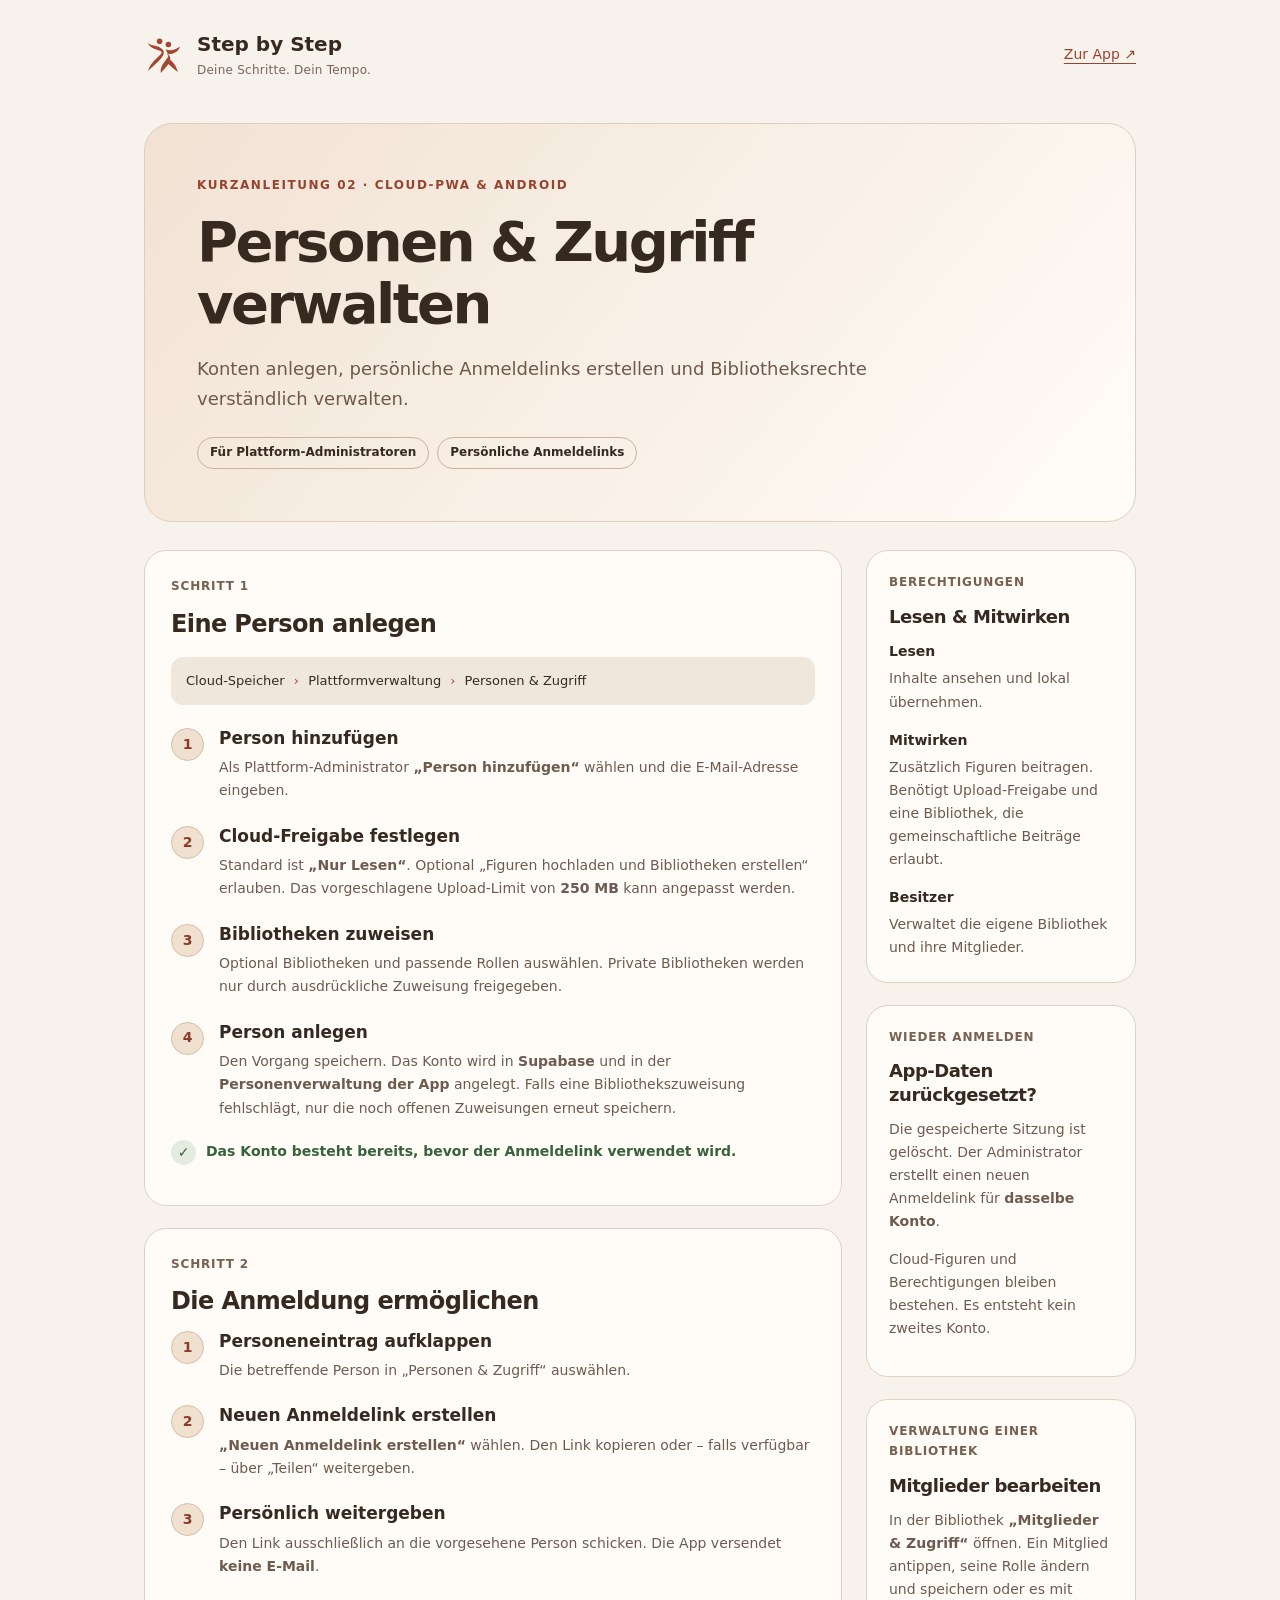
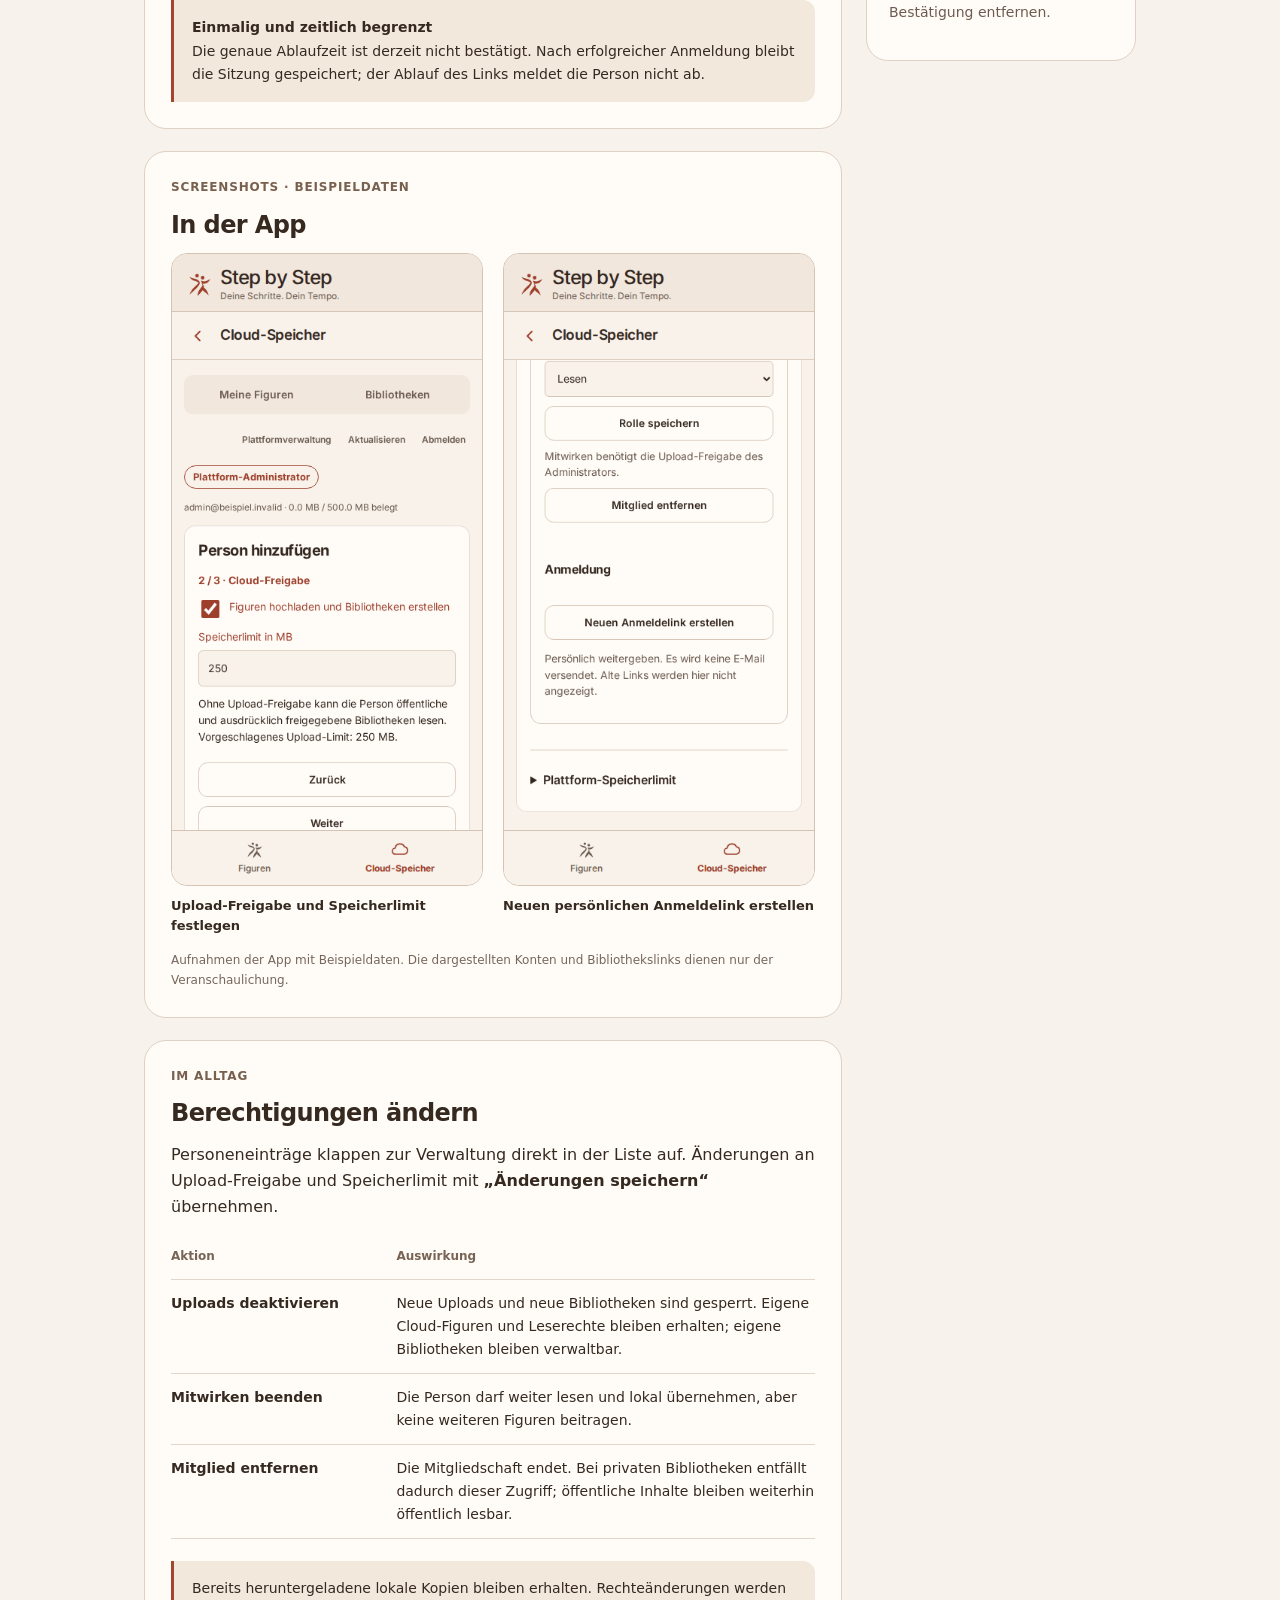
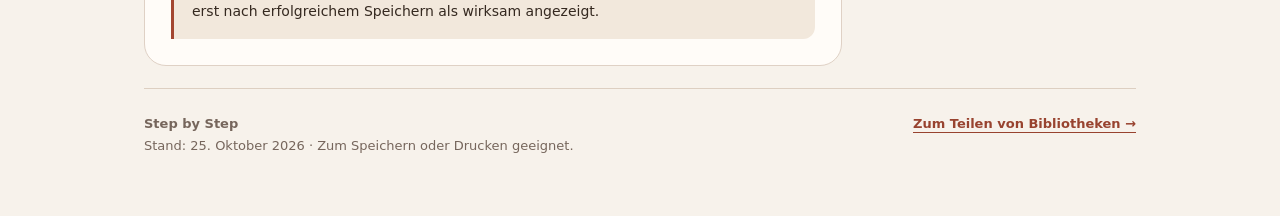
==== pwa/anleitungen/benutzerverwaltung.html @ 7b5ff02b "Fix sharing links after PWA repository rename" ====
<!doctype html><html lang="de"><head><meta charset="utf-8"><meta name="viewport" content="width=device-width,initial-scale=1"><meta name="description" content="Konten anlegen, persönliche Anmeldelinks erstellen und Bibliotheksrechte verständlich verwalten."><title>Personen & Zugriff verwalten · Step by Step</title><style>*{box-sizing:border-box}html{color-scheme:light;scroll-behavior:smooth}body{margin:0;background:#f7f2eb;color:#352920;font-family:system-ui,-apple-system,BlinkMacSystemFont,"Segoe UI",sans-serif;line-height:1.65}a{color:#98432f;text-underline-offset:4px}a:focus-visible{outline:3px solid #98432f;outline-offset:5px;border-radius:4px}.wrap{max-width:1040px;margin:auto;padding:28px 24px 60px}.brand{display:flex;align-items:center;gap:13px;text-decoration:none;color:inherit;font-weight:750;font-size:20px}.brand svg{width:40px;height:45px;color:#a34630}.brand small{display:block;font-size:12px;color:#76665c;font-weight:450;letter-spacing:.02em}.top{display:flex;align-items:center;justify-content:space-between;gap:20px;flex-wrap:wrap}.top>a:last-child{font-size:14px}.hero{margin:42px 0 28px;border:1px solid #dfcdbd;border-radius:28px;padding:clamp(25px,5vw,52px);background:linear-gradient(130deg,#f1e2d3,#fffcf8)}.eyebrow{display:block;font-size:12px;letter-spacing:.13em;font-weight:750;text-transform:uppercase;color:#98432f}h1{font-size:clamp(34px,6vw,56px);line-height:1.12;letter-spacing:-.045em;margin:15px 0 18px;max-width:760px}h2{font-size:24px;line-height:1.3;letter-spacing:-.025em;margin:0 0 12px}h3{font-size:17px;margin:0 0 6px;line-height:1.4}p{margin:0 0 14px}.lead{font-size:18px;color:#6d594c;max-width:700px;margin:0}.pills{display:flex;gap:8px;flex-wrap:wrap;margin-top:24px}.pill{border:1px solid #cfb29e;border-radius:30px;padding:5px 12px;font-size:12px;font-weight:650}.layout{display:grid;grid-template-columns:minmax(0,1fr) 270px;gap:24px;align-items:start}.card{background:#fffcf8;border:1px solid #dfd1c5;border-radius:22px;padding:26px;margin-bottom:22px;min-width:0}.route{background:#f0e7dc;border-radius:12px;padding:12px 15px;margin:17px 0 22px;font-size:13px;line-height:1.8}.route span{color:#a34630;margin:0 5px}.steps{list-style:none;counter-reset:step;padding:0;margin:0}.steps li{counter-increment:step;position:relative;padding:0 0 22px 48px;min-height:44px}.steps li:last-child{padding-bottom:0}.steps li:before{content:counter(step);position:absolute;left:0;top:1px;background:#efe0d0;color:#8d3a28;border:1px solid #d7bca5;border-radius:50%;width:31px;height:31px;display:grid;place-items:center;font-size:14px;font-weight:750}.steps p{font-size:14px;margin:0;color:#6e5b4f}.note{padding:16px 18px;border-left:3px solid #a34630;background:#f2e8dc;border-radius:0 12px 12px 0;font-size:14px;margin-top:22px}.note p:last-child{margin:0}.side h2{font-size:18px}.side p{font-size:14px;color:#6e5b4f}.side dl{margin:0;font-size:14px}.side dt{font-weight:750;margin-top:15px}.side dd{margin:4px 0 0;color:#6e5b4f}.side dt:first-child{margin-top:0}.tag{color:#78604f;font-size:12px;font-weight:700;text-transform:uppercase;letter-spacing:.07em;display:block;margin-bottom:12px}.result{display:flex;align-items:flex-start;gap:10px;color:#37623d;font-weight:650;font-size:14px;margin-top:20px}.check{flex:none;display:grid;place-items:center;background:#e4ebdf;border-radius:50%;width:25px;height:25px}table{border-collapse:collapse;width:100%;font-size:14px;margin-top:14px}th,td{padding:12px 0;text-align:left;vertical-align:top;border-bottom:1px solid #e2d5c9}th:first-child,td:first-child{padding-right:20px;width:35%}th{font-size:12px;color:#786454}footer{border-top:1px solid #ddcfc1;padding-top:24px;display:flex;align-items:start;justify-content:space-between;gap:20px;flex-wrap:wrap;font-size:13px;color:#76665c}footer p{margin:0}.backlink{font-weight:650}strong{font-weight:700}.side .card{padding:22px}@media(max-width:760px){.wrap{padding:20px 16px 35px}.layout{grid-template-columns:1fr}.hero{margin-top:28px}.card{padding:22px}.side{display:grid;gap:0;grid-template-columns:1fr}.top>a:last-child{font-size:13px}}@media(prefers-color-scheme:dark){html{color-scheme:dark}body{background:#17121f;color:#f3edf7}a{color:#d5b9f5}.brand svg{color:#cfb4f6}.brand small,footer{color:#baadca}.hero{background:linear-gradient(130deg,#30243c,#211a2b);border-color:#51445f}.eyebrow,.route span{color:#d5b9f5}.lead,.steps p,.side p,.side dd{color:#c0b2cb}.card{background:#211a2b;border-color:#51445f}.pill{border-color:#685477}.route,.note{background:#30253b}.note{border-color:#cfb4f6}.steps li:before{background:#3d2c4d;color:#e0c6ff;border-color:#685477}.tag,th{color:#c7b5d1}th,td,footer{border-color:#51445f}.result{color:#b6dca8}.check{background:#2a3a2d}}@media print{html{color-scheme:light}body{background:white;color:#222;font-size:10pt}.wrap{max-width:none;padding:0}.hero{margin:18px 0;padding:22px;background:#f4eee7;break-inside:avoid}h1{font-size:30pt}.layout{display:block}.card{break-inside:avoid;padding:18px;margin-bottom:14px}.side{display:grid;grid-template-columns:1fr 1fr;gap:14px}.side .card{margin:0}.top>a:last-child,footer a{display:none}a{color:inherit}.lead{font-size:12pt}.steps p,.side p,.side dl,.note,table{font-size:10pt}.card,.hero{border-color:#ccc}footer{margin-top:18px}}.shots{display:grid;grid-template-columns:repeat(2,minmax(0,1fr));gap:20px;align-items:start}.shots figure{margin:0;min-width:0}.shots img{display:block;width:100%;height:auto;border:1px solid #d5c4b5;border-radius:16px;background:#f7f2eb}.shots figcaption{font-size:13px;font-weight:650;line-height:1.5;margin-top:10px}.screen-note{font-size:12px;color:#76665c;margin:16px 0 0}@media(max-width:470px){.shots{grid-template-columns:1fr}.shots figure{max-width:270px;margin:auto}}@media(prefers-color-scheme:dark){.screen-note{color:#baadca}.shots img{border-color:#51445f}}@media print{.shots{grid-template-columns:1fr 1fr}.shots img{max-height:8cm;object-fit:contain;border:0}}@media print{.hero,.card,.route,.note,.steps li:before{background:#fff!important;color:#222!important}.lead,.steps p,.side p,.side dd,.eyebrow,.tag,.pill,th,footer,.screen-note{color:#444!important}}</style></head><body><div class="wrap"><header class="top"><a class="brand" href="https://rodriges17.github.io/StepByStepCloudPWA/"><svg viewBox="0 0 100 100" fill="currentColor" aria-hidden="true"><circle cx="39" cy="17" r="7"/><circle cx="61" cy="25" r="7"/><path d="M10 21C22 31 34 25 45 36C59 49 39 64 10 91C17 69 34 58 43 48C52 37 17 41 10 21Z"/><path d="M54 37C66 42 78 39 90 30C86 43 75 49 60 49Z"/><path d="M57 46C77 61 59 77 42 96C39 81 53 66 59 58C63 53 58 50 57 46Z"/><path d="M66 63C77 72 82 84 85 94C74 86 66 78 60 73Z"/></svg><span>Step by Step<small>Deine Schritte. Dein Tempo.</small></span></a><a href="https://rodriges17.github.io/StepByStepCloudPWA/">Zur App ↗</a></header><main><div class="hero"><span class="eyebrow">Kurzanleitung 02 · Cloud-PWA &amp; Android</span><h1>Personen & Zugriff verwalten</h1><p class="lead">Konten anlegen, persönliche Anmeldelinks erstellen und Bibliotheksrechte verständlich verwalten.</p><div class="pills"><span class="pill">Für Plattform-Administratoren</span><span class="pill">Persönliche Anmeldelinks</span></div></div><div class="layout"><div><section class="card"><span class="tag">Schritt 1</span><h2>Eine Person anlegen</h2><div class="route" aria-label="Menüpfad">Cloud-Speicher <span aria-hidden="true">›</span> Plattformverwaltung <span aria-hidden="true">›</span> Personen & Zugriff</div><ol class="steps"><li><h3>Person hinzufügen</h3><p>Als Plattform-Administrator <strong>„Person hinzufügen“</strong> wählen und die E-Mail-Adresse eingeben.</p></li><li><h3>Cloud-Freigabe festlegen</h3><p>Standard ist <strong>„Nur Lesen“</strong>. Optional „Figuren hochladen und Bibliotheken erstellen“ erlauben. Das vorgeschlagene Upload-Limit von <strong>250 MB</strong> kann angepasst werden.</p></li><li><h3>Bibliotheken zuweisen</h3><p>Optional Bibliotheken und passende Rollen auswählen. Private Bibliotheken werden nur durch ausdrückliche Zuweisung freigegeben.</p></li><li><h3>Person anlegen</h3><p>Den Vorgang speichern. Das Konto wird in <strong>Supabase</strong> und in der <strong>Personenverwaltung der App</strong> angelegt. Falls eine Bibliothekszuweisung fehlschlägt, nur die noch offenen Zuweisungen erneut speichern.</p></li></ol><p class="result"><span class="check" aria-hidden="true">✓</span><span>Das Konto besteht bereits, bevor der Anmeldelink verwendet wird.</span></p></section><section class="card"><span class="tag">Schritt 2</span><h2>Die Anmeldung ermöglichen</h2><ol class="steps"><li><h3>Personeneintrag aufklappen</h3><p>Die betreffende Person in „Personen &amp; Zugriff“ auswählen.</p></li><li><h3>Neuen Anmeldelink erstellen</h3><p><strong>„Neuen Anmeldelink erstellen“</strong> wählen. Den Link kopieren oder – falls verfügbar – über „Teilen“ weitergeben.</p></li><li><h3>Persönlich weitergeben</h3><p>Den Link ausschließlich an die vorgesehene Person schicken. Die App versendet <strong>keine E-Mail</strong>.</p></li></ol><div class="note"><strong>Einmalig und zeitlich begrenzt</strong><p>Die genaue Ablaufzeit ist derzeit nicht bestätigt. Nach erfolgreicher Anmeldung bleibt die Sitzung gespeichert; der Ablauf des Links meldet die Person nicht ab.</p></div></section><section class="card"><span class="tag">Screenshots · Beispieldaten</span><h2>In der App</h2><div class="shots"><figure><img src="[data-uri]" alt="Screenshot der Step-by-Step-App: Upload-Freigabe und Speicherlimit festlegen" width="412" height="839" loading="lazy"><figcaption>Upload-Freigabe und Speicherlimit festlegen</figcaption></figure><figure><img src="[data-uri]" alt="Screenshot der Step-by-Step-App: Neuen persönlichen Anmeldelink erstellen" width="412" height="839" loading="lazy"><figcaption>Neuen persönlichen Anmeldelink erstellen</figcaption></figure></div><p class="screen-note">Aufnahmen der App mit Beispieldaten. Die dargestellten Konten und Bibliothekslinks dienen nur der Veranschaulichung.</p></section><section class="card"><span class="tag">Im Alltag</span><h2>Berechtigungen ändern</h2><p>Personeneinträge klappen zur Verwaltung direkt in der Liste auf. Änderungen an Upload-Freigabe und Speicherlimit mit <strong>„Änderungen speichern“</strong> übernehmen.</p><table><thead><tr><th>Aktion</th><th>Auswirkung</th></tr></thead><tbody><tr><td><strong>Uploads deaktivieren</strong></td><td>Neue Uploads und neue Bibliotheken sind gesperrt. Eigene Cloud-Figuren und Leserechte bleiben erhalten; eigene Bibliotheken bleiben verwaltbar.</td></tr><tr><td><strong>Mitwirken beenden</strong></td><td>Die Person darf weiter lesen und lokal übernehmen, aber keine weiteren Figuren beitragen.</td></tr><tr><td><strong>Mitglied entfernen</strong></td><td>Die Mitgliedschaft endet. Bei privaten Bibliotheken entfällt dadurch dieser Zugriff; öffentliche Inhalte bleiben weiterhin öffentlich lesbar.</td></tr></tbody></table><div class="note">Bereits heruntergeladene lokale Kopien bleiben erhalten. Rechteänderungen werden erst nach erfolgreichem Speichern als wirksam angezeigt.</div></section></div><aside class="side" aria-label="Gut zu wissen"><section class="card"><span class="tag">Berechtigungen</span><h2>Lesen & Mitwirken</h2><dl><dt>Lesen</dt><dd>Inhalte ansehen und lokal übernehmen.</dd><dt>Mitwirken</dt><dd>Zusätzlich Figuren beitragen. Benötigt Upload-Freigabe und eine Bibliothek, die gemeinschaftliche Beiträge erlaubt.</dd><dt>Besitzer</dt><dd>Verwaltet die eigene Bibliothek und ihre Mitglieder.</dd></dl></section><section class="card"><span class="tag">Wieder anmelden</span><h2>App-Daten zurückgesetzt?</h2><p>Die gespeicherte Sitzung ist gelöscht. Der Administrator erstellt einen neuen Anmeldelink für <strong>dasselbe Konto</strong>.</p><p>Cloud-Figuren und Berechtigungen bleiben bestehen. Es entsteht kein zweites Konto.</p></section><section class="card"><span class="tag">Verwaltung einer Bibliothek</span><h2>Mitglieder bearbeiten</h2><p>In der Bibliothek <strong>„Mitglieder &amp; Zugriff“</strong> öffnen. Ein Mitglied antippen, seine Rolle ändern und speichern oder es mit Bestätigung entfernen.</p></section></aside></div></main><footer><p><strong>Step by Step</strong><br>Stand: 25. Oktober 2026 · Zum Speichern oder Drucken geeignet.</p><a class="backlink" href="teilen.html">Zum Teilen von Bibliotheken →</a></footer></div></body></html>
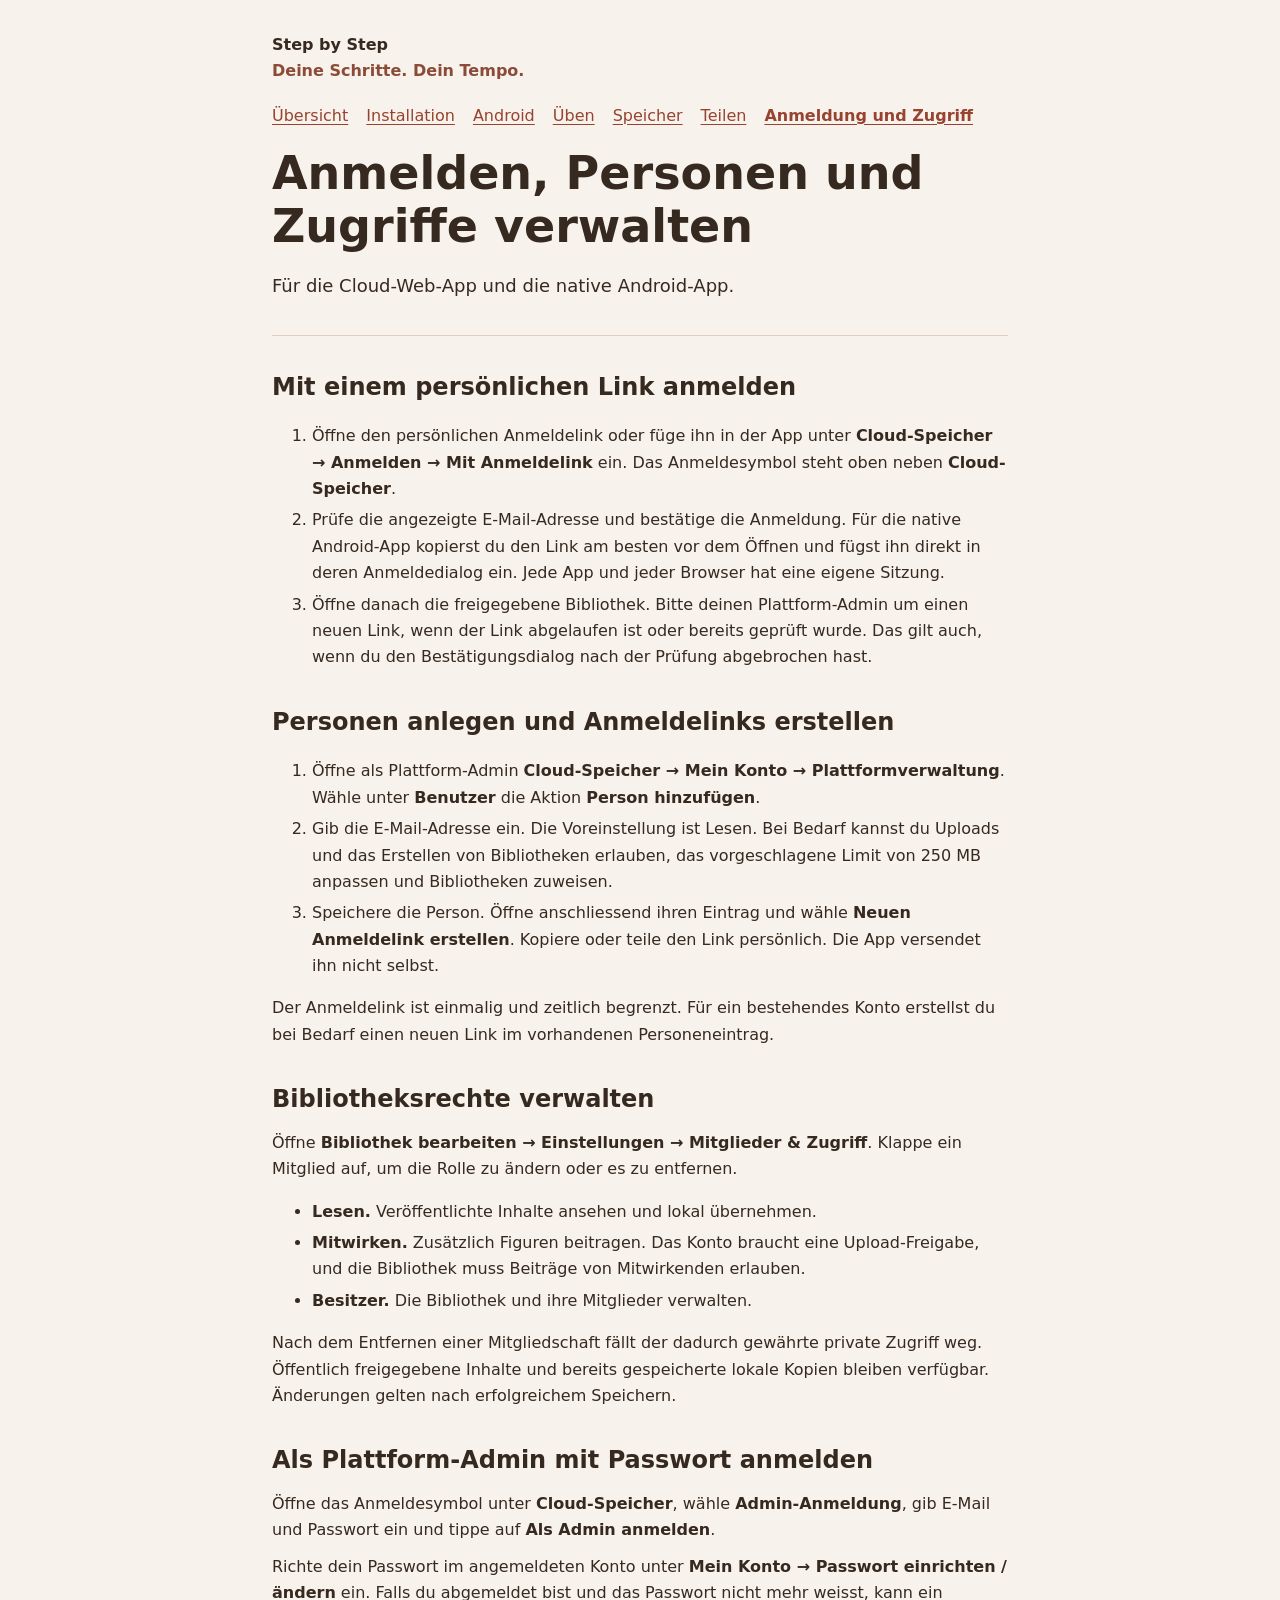
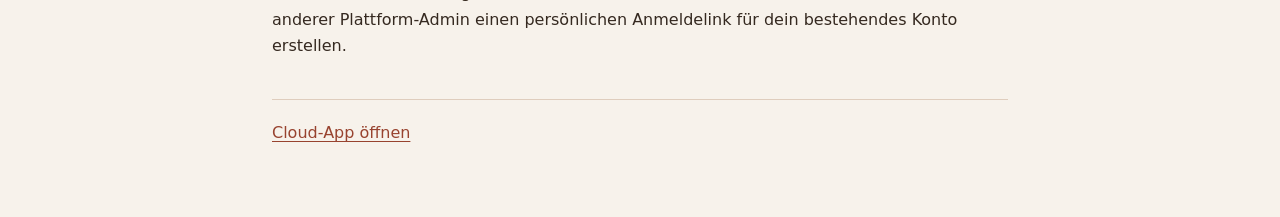
==== commit 81d5cfde: "Nutzeranleitungen aktualisieren und zusammenführen" ====
--- a/pwa/anleitungen/benutzerverwaltung.html
+++ b/pwa/anleitungen/benutzerverwaltung.html
@@ -1 +1,53 @@
-<!doctype html><html lang="de"><head><meta charset="utf-8"><meta name="viewport" content="width=device-width,initial-scale=1"><meta name="description" content="Konten anlegen, persönliche Anmeldelinks erstellen und Bibliotheksrechte verständlich verwalten."><title>Personen & Zugriff verwalten · Step by Step</title><style>*{box-sizing:border-box}html{color-scheme:light;scroll-behavior:smooth}body{margin:0;background:#f7f2eb;color:#352920;font-family:system-ui,-apple-system,BlinkMacSystemFont,"Segoe UI",sans-serif;line-height:1.65}a{color:#98432f;text-underline-offset:4px}a:focus-visible{outline:3px solid #98432f;outline-offset:5px;border-radius:4px}.wrap{max-width:1040px;margin:auto;padding:28px 24px 60px}.brand{display:flex;align-items:center;gap:13px;text-decoration:none;color:inherit;font-weight:750;font-size:20px}.brand svg{width:40px;height:45px;color:#a34630}.brand small{display:block;font-size:12px;color:#76665c;font-weight:450;letter-spacing:.02em}.top{display:flex;align-items:center;justify-content:space-between;gap:20px;flex-wrap:wrap}.top>a:last-child{font-size:14px}.hero{margin:42px 0 28px;border:1px solid #dfcdbd;border-radius:28px;padding:clamp(25px,5vw,52px);background:linear-gradient(130deg,#f1e2d3,#fffcf8)}.eyebrow{display:block;font-size:12px;letter-spacing:.13em;font-weight:750;text-transform:uppercase;color:#98432f}h1{font-size:clamp(34px,6vw,56px);line-height:1.12;letter-spacing:-.045em;margin:15px 0 18px;max-width:760px}h2{font-size:24px;line-height:1.3;letter-spacing:-.025em;margin:0 0 12px}h3{font-size:17px;margin:0 0 6px;line-height:1.4}p{margin:0 0 14px}.lead{font-size:18px;color:#6d594c;max-width:700px;margin:0}.pills{display:flex;gap:8px;flex-wrap:wrap;margin-top:24px}.pill{border:1px solid #cfb29e;border-radius:30px;padding:5px 12px;font-size:12px;font-weight:650}.layout{display:grid;grid-template-columns:minmax(0,1fr) 270px;gap:24px;align-items:start}.card{background:#fffcf8;border:1px solid #dfd1c5;border-radius:22px;padding:26px;margin-bottom:22px;min-width:0}.route{background:#f0e7dc;border-radius:12px;padding:12px 15px;margin:17px 0 22px;font-size:13px;line-height:1.8}.route span{color:#a34630;margin:0 5px}.steps{list-style:none;counter-reset:step;padding:0;margin:0}.steps li{counter-increment:step;position:relative;padding:0 0 22px 48px;min-height:44px}.steps li:last-child{padding-bottom:0}.steps li:before{content:counter(step);position:absolute;left:0;top:1px;background:#efe0d0;color:#8d3a28;border:1px solid #d7bca5;border-radius:50%;width:31px;height:31px;display:grid;place-items:center;font-size:14px;font-weight:750}.steps p{font-size:14px;margin:0;color:#6e5b4f}.note{padding:16px 18px;border-left:3px solid #a34630;background:#f2e8dc;border-radius:0 12px 12px 0;font-size:14px;margin-top:22px}.note p:last-child{margin:0}.side h2{font-size:18px}.side p{font-size:14px;color:#6e5b4f}.side dl{margin:0;font-size:14px}.side dt{font-weight:750;margin-top:15px}.side dd{margin:4px 0 0;color:#6e5b4f}.side dt:first-child{margin-top:0}.tag{color:#78604f;font-size:12px;font-weight:700;text-transform:uppercase;letter-spacing:.07em;display:block;margin-bottom:12px}.result{display:flex;align-items:flex-start;gap:10px;color:#37623d;font-weight:650;font-size:14px;margin-top:20px}.check{flex:none;display:grid;place-items:center;background:#e4ebdf;border-radius:50%;width:25px;height:25px}table{border-collapse:collapse;width:100%;font-size:14px;margin-top:14px}th,td{padding:12px 0;text-align:left;vertical-align:top;border-bottom:1px solid #e2d5c9}th:first-child,td:first-child{padding-right:20px;width:35%}th{font-size:12px;color:#786454}footer{border-top:1px solid #ddcfc1;padding-top:24px;display:flex;align-items:start;justify-content:space-between;gap:20px;flex-wrap:wrap;font-size:13px;color:#76665c}footer p{margin:0}.backlink{font-weight:650}strong{font-weight:700}.side .card{padding:22px}@media(max-width:760px){.wrap{padding:20px 16px 35px}.layout{grid-template-columns:1fr}.hero{margin-top:28px}.card{padding:22px}.side{display:grid;gap:0;grid-template-columns:1fr}.top>a:last-child{font-size:13px}}@media(prefers-color-scheme:dark){html{color-scheme:dark}body{background:#17121f;color:#f3edf7}a{color:#d5b9f5}.brand svg{color:#cfb4f6}.brand small,footer{color:#baadca}.hero{background:linear-gradient(130deg,#30243c,#211a2b);border-color:#51445f}.eyebrow,.route span{color:#d5b9f5}.lead,.steps p,.side p,.side dd{color:#c0b2cb}.card{background:#211a2b;border-color:#51445f}.pill{border-color:#685477}.route,.note{background:#30253b}.note{border-color:#cfb4f6}.steps li:before{background:#3d2c4d;color:#e0c6ff;border-color:#685477}.tag,th{color:#c7b5d1}th,td,footer{border-color:#51445f}.result{color:#b6dca8}.check{background:#2a3a2d}}@media print{html{color-scheme:light}body{background:white;color:#222;font-size:10pt}.wrap{max-width:none;padding:0}.hero{margin:18px 0;padding:22px;background:#f4eee7;break-inside:avoid}h1{font-size:30pt}.layout{display:block}.card{break-inside:avoid;padding:18px;margin-bottom:14px}.side{display:grid;grid-template-columns:1fr 1fr;gap:14px}.side .card{margin:0}.top>a:last-child,footer a{display:none}a{color:inherit}.lead{font-size:12pt}.steps p,.side p,.side dl,.note,table{font-size:10pt}.card,.hero{border-color:#ccc}footer{margin-top:18px}}.shots{display:grid;grid-template-columns:repeat(2,minmax(0,1fr));gap:20px;align-items:start}.shots figure{margin:0;min-width:0}.shots img{display:block;width:100%;height:auto;border:1px solid #d5c4b5;border-radius:16px;background:#f7f2eb}.shots figcaption{font-size:13px;font-weight:650;line-height:1.5;margin-top:10px}.screen-note{font-size:12px;color:#76665c;margin:16px 0 0}@media(max-width:470px){.shots{grid-template-columns:1fr}.shots figure{max-width:270px;margin:auto}}@media(prefers-color-scheme:dark){.screen-note{color:#baadca}.shots img{border-color:#51445f}}@media print{.shots{grid-template-columns:1fr 1fr}.shots img{max-height:8cm;object-fit:contain;border:0}}@media print{.hero,.card,.route,.note,.steps li:before{background:#fff!important;color:#222!important}.lead,.steps p,.side p,.side dd,.eyebrow,.tag,.pill,th,footer,.screen-note{color:#444!important}}</style></head><body><div class="wrap"><header class="top"><a class="brand" href="https://rodriges17.github.io/StepByStepCloudPWA/"><svg viewBox="0 0 100 100" fill="currentColor" aria-hidden="true"><circle cx="39" cy="17" r="7"/><circle cx="61" cy="25" r="7"/><path d="M10 21C22 31 34 25 45 36C59 49 39 64 10 91C17 69 34 58 43 48C52 37 17 41 10 21Z"/><path d="M54 37C66 42 78 39 90 30C86 43 75 49 60 49Z"/><path d="M57 46C77 61 59 77 42 96C39 81 53 66 59 58C63 53 58 50 57 46Z"/><path d="M66 63C77 72 82 84 85 94C74 86 66 78 60 73Z"/></svg><span>Step by Step<small>Deine Schritte. Dein Tempo.</small></span></a><a href="https://rodriges17.github.io/StepByStepCloudPWA/">Zur App ↗</a></header><main><div class="hero"><span class="eyebrow">Kurzanleitung 02 · Cloud-PWA &amp; Android</span><h1>Personen & Zugriff verwalten</h1><p class="lead">Konten anlegen, persönliche Anmeldelinks erstellen und Bibliotheksrechte verständlich verwalten.</p><div class="pills"><span class="pill">Für Plattform-Administratoren</span><span class="pill">Persönliche Anmeldelinks</span></div></div><div class="layout"><div><section class="card"><span class="tag">Schritt 1</span><h2>Eine Person anlegen</h2><div class="route" aria-label="Menüpfad">Cloud-Speicher <span aria-hidden="true">›</span> Plattformverwaltung <span aria-hidden="true">›</span> Personen & Zugriff</div><ol class="steps"><li><h3>Person hinzufügen</h3><p>Als Plattform-Administrator <strong>„Person hinzufügen“</strong> wählen und die E-Mail-Adresse eingeben.</p></li><li><h3>Cloud-Freigabe festlegen</h3><p>Standard ist <strong>„Nur Lesen“</strong>. Optional „Figuren hochladen und Bibliotheken erstellen“ erlauben. Das vorgeschlagene Upload-Limit von <strong>250 MB</strong> kann angepasst werden.</p></li><li><h3>Bibliotheken zuweisen</h3><p>Optional Bibliotheken und passende Rollen auswählen. Private Bibliotheken werden nur durch ausdrückliche Zuweisung freigegeben.</p></li><li><h3>Person anlegen</h3><p>Den Vorgang speichern. Das Konto wird in <strong>Supabase</strong> und in der <strong>Personenverwaltung der App</strong> angelegt. Falls eine Bibliothekszuweisung fehlschlägt, nur die noch offenen Zuweisungen erneut speichern.</p></li></ol><p class="result"><span class="check" aria-hidden="true">✓</span><span>Das Konto besteht bereits, bevor der Anmeldelink verwendet wird.</span></p></section><section class="card"><span class="tag">Schritt 2</span><h2>Die Anmeldung ermöglichen</h2><ol class="steps"><li><h3>Personeneintrag aufklappen</h3><p>Die betreffende Person in „Personen &amp; Zugriff“ auswählen.</p></li><li><h3>Neuen Anmeldelink erstellen</h3><p><strong>„Neuen Anmeldelink erstellen“</strong> wählen. Den Link kopieren oder – falls verfügbar – über „Teilen“ weitergeben.</p></li><li><h3>Persönlich weitergeben</h3><p>Den Link ausschließlich an die vorgesehene Person schicken. Die App versendet <strong>keine E-Mail</strong>.</p></li></ol><div class="note"><strong>Einmalig und zeitlich begrenzt</strong><p>Die genaue Ablaufzeit ist derzeit nicht bestätigt. Nach erfolgreicher Anmeldung bleibt die Sitzung gespeichert; der Ablauf des Links meldet die Person nicht ab.</p></div></section><section class="card"><span class="tag">Screenshots · Beispieldaten</span><h2>In der App</h2><div class="shots"><figure><img src="[data-uri]" alt="Screenshot der Step-by-Step-App: Upload-Freigabe und Speicherlimit festlegen" width="412" height="839" loading="lazy"><figcaption>Upload-Freigabe und Speicherlimit festlegen</figcaption></figure><figure><img src="[data-uri]" alt="Screenshot der Step-by-Step-App: Neuen persönlichen Anmeldelink erstellen" width="412" height="839" loading="lazy"><figcaption>Neuen persönlichen Anmeldelink erstellen</figcaption></figure></div><p class="screen-note">Aufnahmen der App mit Beispieldaten. Die dargestellten Konten und Bibliothekslinks dienen nur der Veranschaulichung.</p></section><section class="card"><span class="tag">Im Alltag</span><h2>Berechtigungen ändern</h2><p>Personeneinträge klappen zur Verwaltung direkt in der Liste auf. Änderungen an Upload-Freigabe und Speicherlimit mit <strong>„Änderungen speichern“</strong> übernehmen.</p><table><thead><tr><th>Aktion</th><th>Auswirkung</th></tr></thead><tbody><tr><td><strong>Uploads deaktivieren</strong></td><td>Neue Uploads und neue Bibliotheken sind gesperrt. Eigene Cloud-Figuren und Leserechte bleiben erhalten; eigene Bibliotheken bleiben verwaltbar.</td></tr><tr><td><strong>Mitwirken beenden</strong></td><td>Die Person darf weiter lesen und lokal übernehmen, aber keine weiteren Figuren beitragen.</td></tr><tr><td><strong>Mitglied entfernen</strong></td><td>Die Mitgliedschaft endet. Bei privaten Bibliotheken entfällt dadurch dieser Zugriff; öffentliche Inhalte bleiben weiterhin öffentlich lesbar.</td></tr></tbody></table><div class="note">Bereits heruntergeladene lokale Kopien bleiben erhalten. Rechteänderungen werden erst nach erfolgreichem Speichern als wirksam angezeigt.</div></section></div><aside class="side" aria-label="Gut zu wissen"><section class="card"><span class="tag">Berechtigungen</span><h2>Lesen & Mitwirken</h2><dl><dt>Lesen</dt><dd>Inhalte ansehen und lokal übernehmen.</dd><dt>Mitwirken</dt><dd>Zusätzlich Figuren beitragen. Benötigt Upload-Freigabe und eine Bibliothek, die gemeinschaftliche Beiträge erlaubt.</dd><dt>Besitzer</dt><dd>Verwaltet die eigene Bibliothek und ihre Mitglieder.</dd></dl></section><section class="card"><span class="tag">Wieder anmelden</span><h2>App-Daten zurückgesetzt?</h2><p>Die gespeicherte Sitzung ist gelöscht. Der Administrator erstellt einen neuen Anmeldelink für <strong>dasselbe Konto</strong>.</p><p>Cloud-Figuren und Berechtigungen bleiben bestehen. Es entsteht kein zweites Konto.</p></section><section class="card"><span class="tag">Verwaltung einer Bibliothek</span><h2>Mitglieder bearbeiten</h2><p>In der Bibliothek <strong>„Mitglieder &amp; Zugriff“</strong> öffnen. Ein Mitglied antippen, seine Rolle ändern und speichern oder es mit Bestätigung entfernen.</p></section></aside></div></main><footer><p><strong>Step by Step</strong><br>Stand: 25. Oktober 2026 · Zum Speichern oder Drucken geeignet.</p><a class="backlink" href="teilen.html">Zum Teilen von Bibliotheken →</a></footer></div></body></html>+<!doctype html>
+<html lang="de-CH">
+<head>
+  <meta charset="utf-8">
+  <meta name="viewport" content="width=device-width, initial-scale=1">
+  <meta name="description" content="Für die Cloud-Web-App und die native Android-App.">
+  <title>Anmelden, Personen und Zugriffe verwalten · Step by Step</title>
+  <link rel="stylesheet" href="anleitungen.css">
+</head>
+<body>
+  <a class="skip-link" href="#inhalt">Zum Inhalt</a>
+  <main id="inhalt">
+    <header>
+      <a class="brand" href="../">Step by Step</a>
+      <div class="tagline">Deine Schritte. Dein Tempo.</div>
+      <nav class="guide-nav" aria-label="Anleitungen">
+      <a href="index.html">Übersicht</a>
+      <a href="installation.html">Installation</a>
+      <a href="android.html">Android</a>
+      <a href="ueben.html">Üben</a>
+      <a href="speicher.html">Speicher</a>
+      <a href="teilen.html">Teilen</a>
+      <a href="benutzerverwaltung.html" aria-current="page">Anmeldung und Zugriff</a>
+      </nav>
+      <h1>Anmelden, Personen und Zugriffe verwalten</h1>
+      <p class="intro">Für die Cloud-Web-App und die native Android-App.</p>
+    </header>
+<section id="anmeldelink"><h2>Mit einem persönlichen Link anmelden</h2>
+<ol><li>Öffne den persönlichen Anmeldelink oder füge ihn in der App unter <strong>Cloud-Speicher → Anmelden → Mit Anmeldelink</strong> ein. Das Anmeldesymbol steht oben neben <strong>Cloud-Speicher</strong>.</li>
+<li>Prüfe die angezeigte E-Mail-Adresse und bestätige die Anmeldung. Für die native Android-App kopierst du den Link am besten vor dem Öffnen und fügst ihn direkt in deren Anmeldedialog ein. Jede App und jeder Browser hat eine eigene Sitzung.</li>
+<li>Öffne danach die freigegebene Bibliothek. Bitte deinen Plattform-Admin um einen neuen Link, wenn der Link abgelaufen ist oder bereits geprüft wurde. Das gilt auch, wenn du den Bestätigungsdialog nach der Prüfung abgebrochen hast.</li></ol>
+</section>
+<section><h2>Personen anlegen und Anmeldelinks erstellen</h2>
+<ol><li>Öffne als Plattform-Admin <strong>Cloud-Speicher → Mein Konto → Plattformverwaltung</strong>. Wähle unter <strong>Benutzer</strong> die Aktion <strong>Person hinzufügen</strong>.</li>
+<li>Gib die E-Mail-Adresse ein. Die Voreinstellung ist Lesen. Bei Bedarf kannst du Uploads und das Erstellen von Bibliotheken erlauben, das vorgeschlagene Limit von 250 MB anpassen und Bibliotheken zuweisen.</li>
+<li>Speichere die Person. Öffne anschliessend ihren Eintrag und wähle <strong>Neuen Anmeldelink erstellen</strong>. Kopiere oder teile den Link persönlich. Die App versendet ihn nicht selbst.</li></ol>
+<p>Der Anmeldelink ist einmalig und zeitlich begrenzt. Für ein bestehendes Konto erstellst du bei Bedarf einen neuen Link im vorhandenen Personeneintrag.</p>
+</section>
+<section><h2>Bibliotheksrechte verwalten</h2>
+<p>Öffne <strong>Bibliothek bearbeiten → Einstellungen → Mitglieder &amp; Zugriff</strong>. Klappe ein Mitglied auf, um die Rolle zu ändern oder es zu entfernen.</p>
+<ul><li><strong>Lesen.</strong> Veröffentlichte Inhalte ansehen und lokal übernehmen.</li><li><strong>Mitwirken.</strong> Zusätzlich Figuren beitragen. Das Konto braucht eine Upload-Freigabe, und die Bibliothek muss Beiträge von Mitwirkenden erlauben.</li><li><strong>Besitzer.</strong> Die Bibliothek und ihre Mitglieder verwalten.</li></ul>
+<p>Nach dem Entfernen einer Mitgliedschaft fällt der dadurch gewährte private Zugriff weg. Öffentlich freigegebene Inhalte und bereits gespeicherte lokale Kopien bleiben verfügbar. Änderungen gelten nach erfolgreichem Speichern.</p>
+</section>
+<section id="admin-passwort"><h2>Als Plattform-Admin mit Passwort anmelden</h2>
+<p>Öffne das Anmeldesymbol unter <strong>Cloud-Speicher</strong>, wähle <strong>Admin-Anmeldung</strong>, gib E-Mail und Passwort ein und tippe auf <strong>Als Admin anmelden</strong>.</p>
+<p>Richte dein Passwort im angemeldeten Konto unter <strong>Mein Konto → Passwort einrichten / ändern</strong> ein. Falls du abgemeldet bist und das Passwort nicht mehr weisst, kann ein anderer Plattform-Admin einen persönlichen Anmeldelink für dein bestehendes Konto erstellen.</p>
+</section>
+    <footer>
+      <a href="../">Cloud-App öffnen</a>
+    </footer>
+  </main>
+</body>
+</html>
--- a/pwa/anleitungen/anleitungen.css
+++ b/pwa/anleitungen/anleitungen.css
@@ -0,0 +1,84 @@
+:root { color-scheme: light; }
+* { box-sizing: border-box; }
+
+body {
+  margin: 0;
+  background: #f7f2eb;
+  color: #352920;
+  font: 16px/1.65 system-ui, -apple-system, "Segoe UI", sans-serif;
+}
+
+main {
+  max-width: 780px;
+  margin: auto;
+  padding: 32px 22px 70px;
+}
+
+a {
+  color: #98432f;
+  text-underline-offset: 3px;
+}
+
+a:focus-visible {
+  outline: 3px solid #98432f;
+  outline-offset: 3px;
+}
+
+header {
+  padding-bottom: 24px;
+  border-bottom: 1px solid #dfcdbd;
+}
+
+.brand {
+  color: inherit;
+  font-weight: 750;
+  text-decoration: none;
+}
+
+.tagline {
+  color: #8b4b38;
+  font-weight: 650;
+}
+
+.guide-nav {
+  display: flex;
+  flex-wrap: wrap;
+  gap: 8px 18px;
+  margin-top: 18px;
+}
+
+.guide-nav [aria-current="page"] { font-weight: 750; }
+
+.skip-link {
+  position: absolute;
+  left: 16px;
+  top: -100px;
+  padding: 8px;
+  background: white;
+}
+
+.skip-link:focus { top: 8px; }
+
+h1 {
+  margin: 18px 0;
+  font-size: clamp(30px, 5vw, 46px);
+  line-height: 1.15;
+}
+
+h2 { margin: 32px 0 10px; font-size: 24px; }
+h3 { margin: 22px 0 8px; font-size: 18px; }
+p { margin: 10px 0; }
+li { margin: 5px 0; }
+.intro { font-size: 18px; }
+
+footer {
+  margin-top: 40px;
+  padding-top: 20px;
+  border-top: 1px solid #dfcdbd;
+  color: #6d594c;
+}
+
+@media print {
+  body { background: white; }
+  .guide-nav, .skip-link { display: none; }
+}
